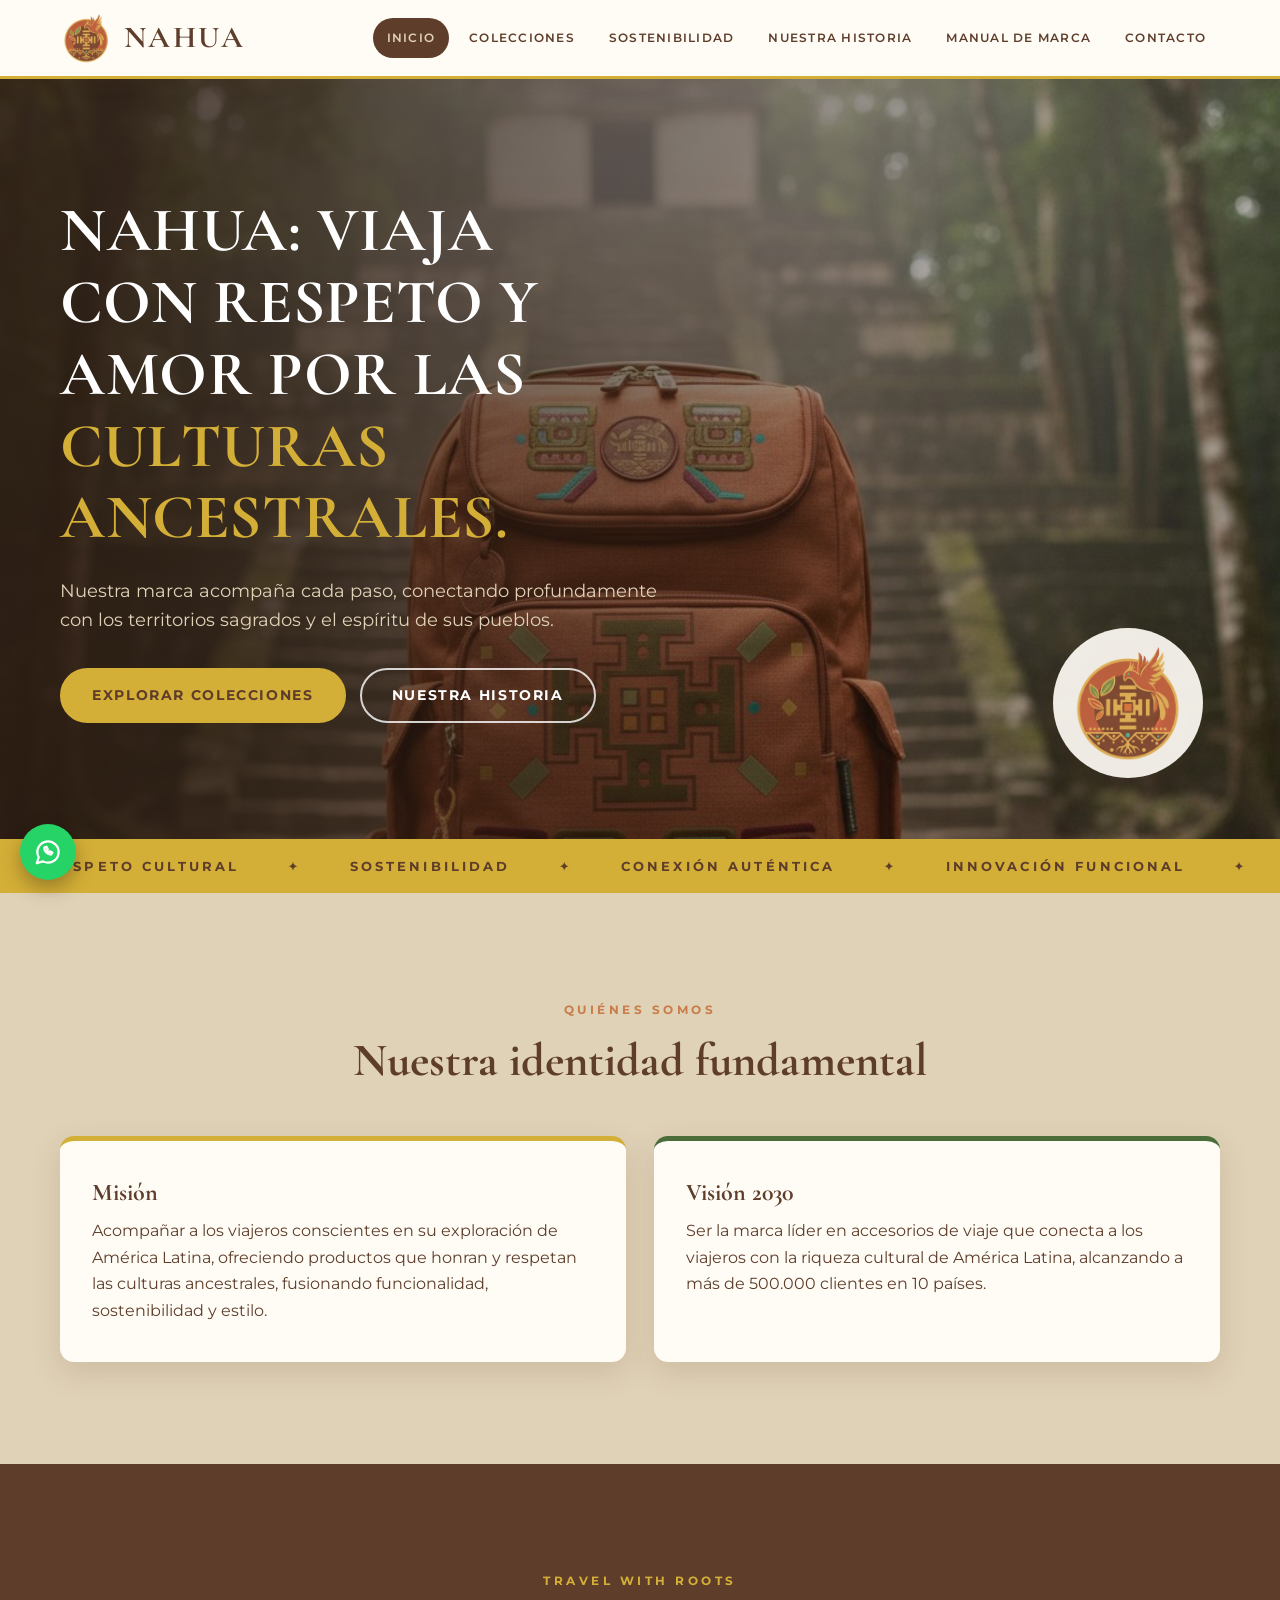
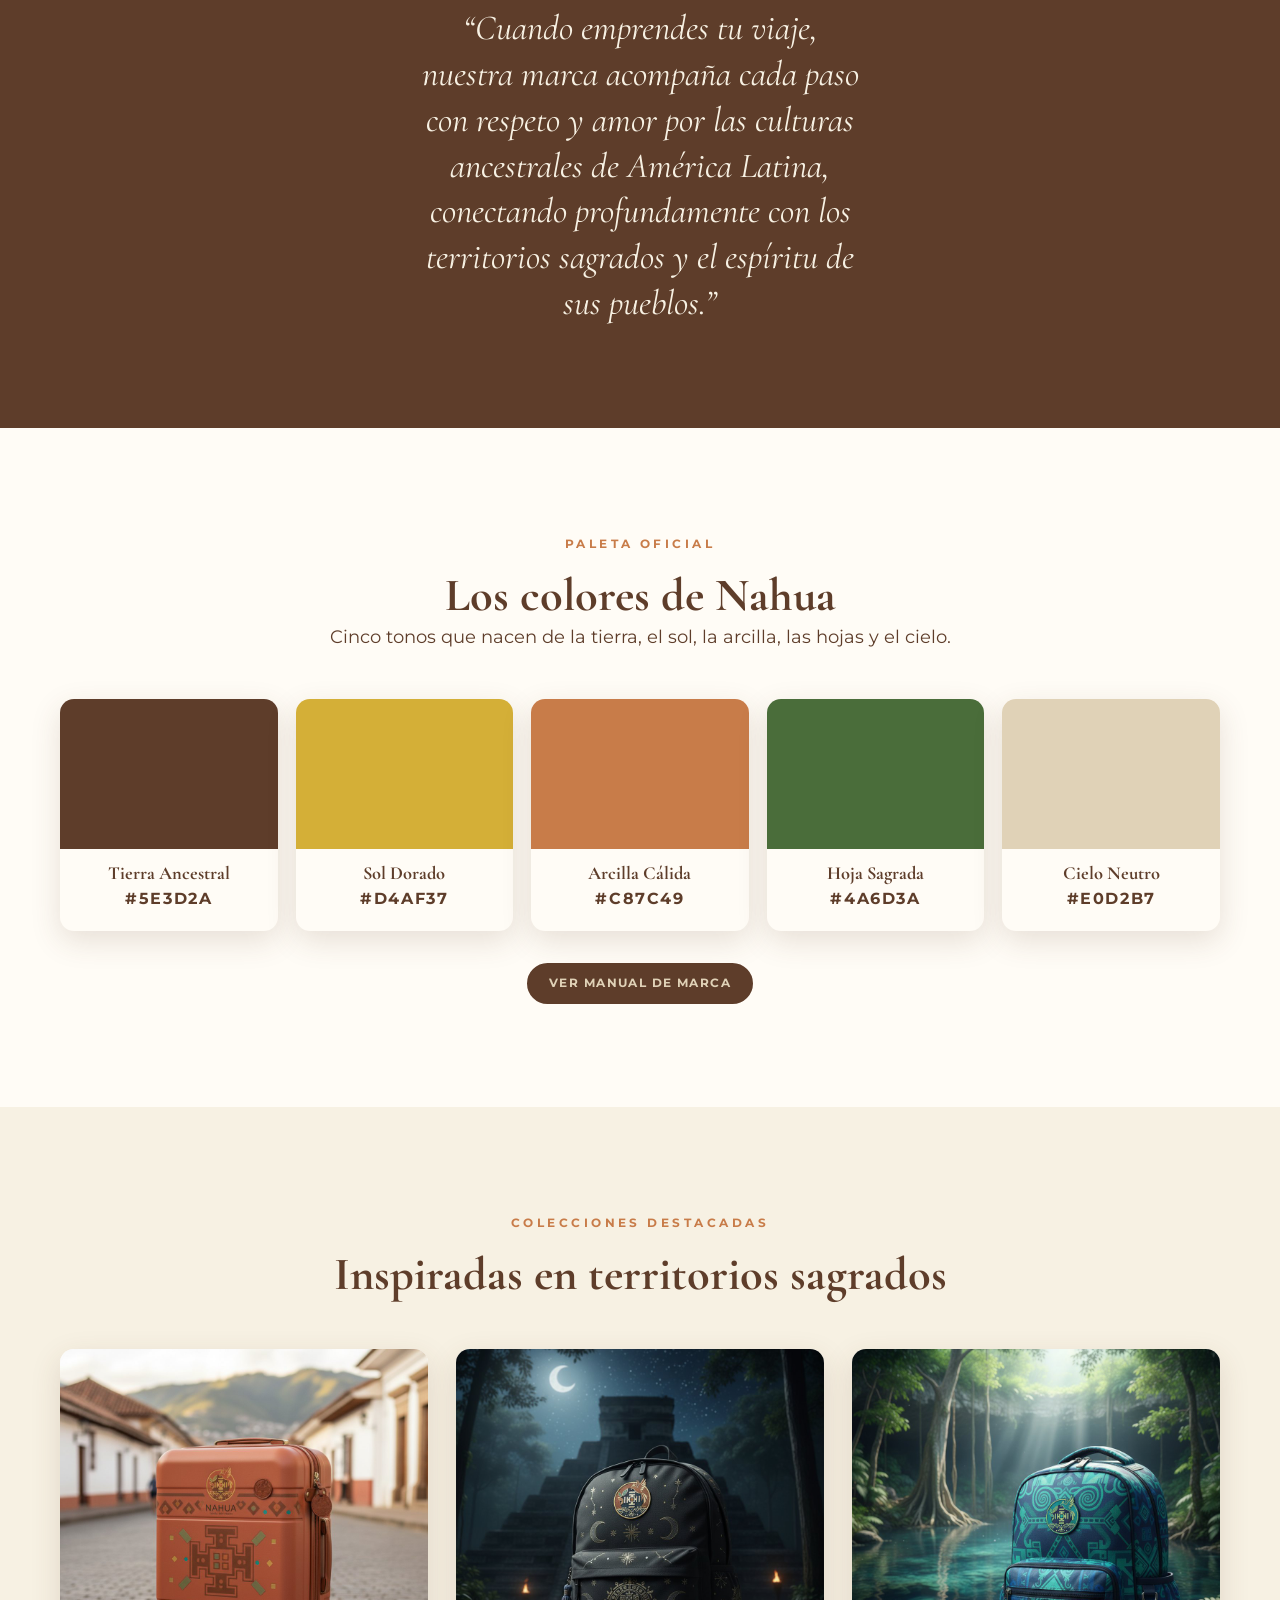
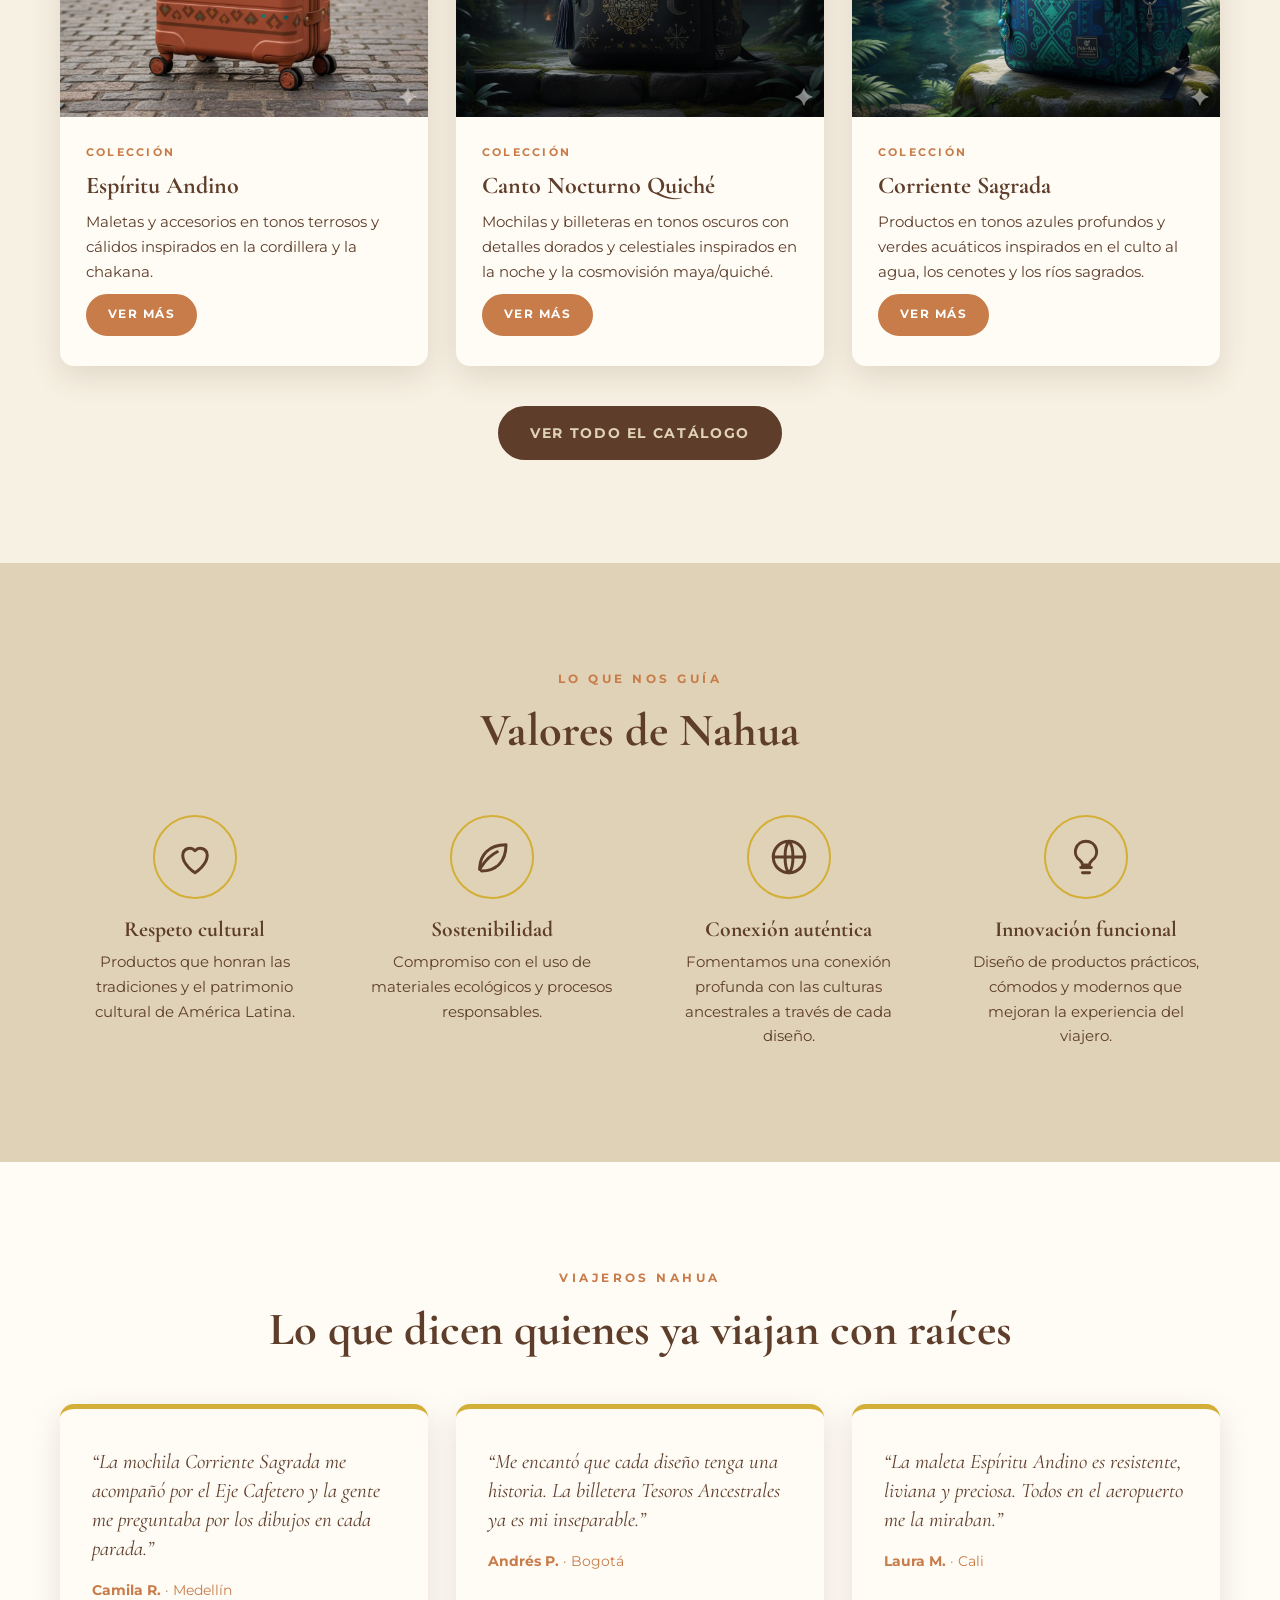
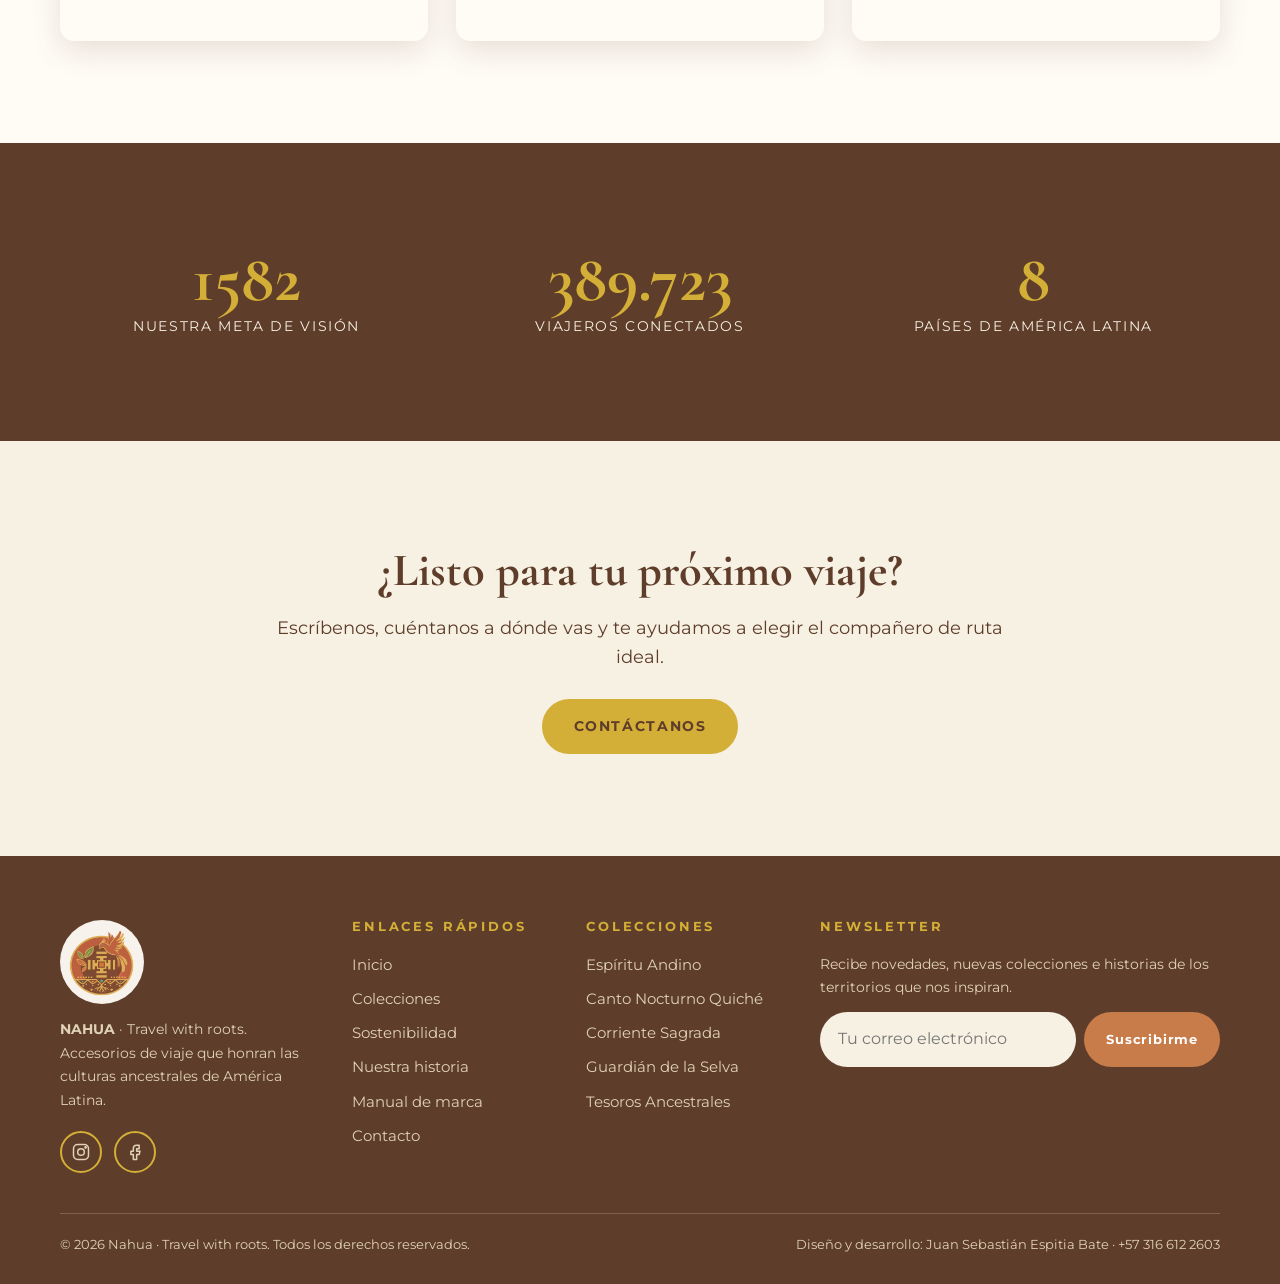
==== index.html @ 2ecc3e89 "Cargar proyecto Subir todo el proyecto a Github para poder publicar la página" ====
<!DOCTYPE html>
<html lang="es">
<head>
  <meta charset="UTF-8">
  <meta name="viewport" content="width=device-width, initial-scale=1.0">
  <title>Nahua · Travel with roots | Accesorios de viaje con raíces</title>
  <meta name="description" content="Nahua: accesorios de viaje que honran las culturas ancestrales de América Latina. Maletas, mochilas y billeteras con respeto, sostenibilidad y estilo.">
  <meta name="theme-color" content="#5E3D2A">
  <meta property="og:title" content="Nahua · Travel with roots | Accesorios de viaje con raíces">
  <meta property="og:description" content="Nahua: accesorios de viaje que honran las culturas ancestrales de América Latina. Maletas, mochilas y billeteras con respeto, sostenibilidad y estilo.">
  <meta property="og:image" content="imagenes/mochila-guardian-de-la-selva.jpg">
  <link rel="icon" href="imagenes/emblema-nahua.png" type="image/png">
  <link rel="preconnect" href="https://fonts.googleapis.com">
  <link rel="preconnect" href="https://fonts.gstatic.com" crossorigin>
  <link href="https://fonts.googleapis.com/css2?family=Cormorant+Garamond:ital,wght@0,500;0,700;1,500&family=Montserrat:wght@400;500;600;700&display=swap" rel="stylesheet">
  <link rel="stylesheet" href="css/styles.css">
</head>
<body>
<a class="skip-link" href="#contenido">Saltar al contenido</a>
<header class="site-header">
  <div class="container nav-wrap">
    <a class="brand" href="index.html" aria-label="Nahua, ir al inicio">
      <img src="imagenes/emblema-nahua.png" alt="" width="52" height="52">
      <span>NAHUA</span>
    </a>
    <input type="checkbox" id="nav-toggle" class="nav-toggle" aria-label="Abrir o cerrar el menú">
    <label for="nav-toggle" class="nav-burger" aria-hidden="true"><span></span><span></span><span></span></label>
    <nav class="main-nav" aria-label="Navegación principal">
      <ul>
        <li><a href="index.html" aria-current="page">Inicio</a></li>
        <li><a href="colecciones.html">Colecciones</a></li>
        <li><a href="sostenibilidad.html">Sostenibilidad</a></li>
        <li><a href="historia.html">Nuestra historia</a></li>
        <li><a href="marca.html">Manual de marca</a></li>
        <li><a href="contacto.html">Contacto</a></li>
      </ul>
    </nav>
  </div>
</header>
<main id="contenido">

<section class="hero" style="background-image: linear-gradient(90deg, rgba(43,27,17,.88) 0%, rgba(43,27,17,.55) 55%, rgba(43,27,17,.1) 100%), url('imagenes/mochila-guardian-de-la-selva.jpg')">
  <div class="container">
    <h1>Nahua: viaja con respeto y amor por las <em>culturas ancestrales.</em></h1>
    <p>Nuestra marca acompaña cada paso, conectando profundamente con los territorios sagrados y el espíritu de sus pueblos.</p>
    <div class="hero-actions">
      <a class="btn" href="colecciones.html">Explorar colecciones</a>
      <a class="btn btn--ghost" href="historia.html">Nuestra historia</a>
    </div>
  </div>
  <div class="hero-badge"><img src="imagenes/emblema-nahua.png" alt="Emblema de Nahua"></div>
</section>

<div class="ribbon" aria-hidden="true"><div class="ribbon-track">
  <span>Respeto cultural</span><span>Sostenibilidad</span><span>Conexión auténtica</span><span>Innovación funcional</span><span>Travel with roots</span>
  <span>Respeto cultural</span><span>Sostenibilidad</span><span>Conexión auténtica</span><span>Innovación funcional</span><span>Travel with roots</span>
</div></div>

<section class="section section--cielo">
  <div class="container">
    <div class="section-head center reveal">
      <span class="eyebrow">Quiénes somos</span>
      <h2>Nuestra identidad fundamental</h2>
    </div>
    <div class="grid-2">
      <article class="card reveal"><h3>Misión</h3><p>Acompañar a los viajeros conscientes en su exploración de América Latina, ofreciendo productos que honran y respetan las culturas ancestrales, fusionando funcionalidad, sostenibilidad y estilo.</p></article>
      <article class="card card--hoja reveal"><h3>Visión 2030</h3><p>Ser la marca líder en accesorios de viaje que conecta a los viajeros con la riqueza cultural de América Latina, alcanzando a más de 500.000 clientes en 10 países.</p></article>
    </div>
  </div>
</section>

<section class="section section--tierra center">
  <div class="container reveal">
    <span class="eyebrow">Travel with roots</span>
    <p class="quote">“Cuando emprendes tu viaje, nuestra marca acompaña cada paso con respeto y amor por las culturas ancestrales de América Latina, conectando profundamente con los territorios sagrados y el espíritu de sus pueblos.”</p>
  </div>
</section>

<section class="section section--papel">
  <div class="container">
    <div class="section-head center reveal">
      <span class="eyebrow">Paleta oficial</span>
      <h2>Los colores de Nahua</h2>
      <p class="lead">Cinco tonos que nacen de la tierra, el sol, la arcilla, las hojas y el cielo.</p>
    </div>
    <div class="swatches">
  <div class="swatch reveal"><div class="color" style="background:#5E3D2A"></div><div class="meta"><h3>Tierra Ancestral</h3><code>#5E3D2A</code></div></div>
  <div class="swatch reveal"><div class="color" style="background:#D4AF37"></div><div class="meta"><h3>Sol Dorado</h3><code>#D4AF37</code></div></div>
  <div class="swatch reveal"><div class="color" style="background:#C87C49"></div><div class="meta"><h3>Arcilla Cálida</h3><code>#C87C49</code></div></div>
  <div class="swatch reveal"><div class="color" style="background:#4A6D3A"></div><div class="meta"><h3>Hoja Sagrada</h3><code>#4A6D3A</code></div></div>
  <div class="swatch reveal"><div class="color" style="background:#E0D2B7"></div><div class="meta"><h3>Cielo Neutro</h3><code>#E0D2B7</code></div></div>
</div>
    <p class="center reveal" style="margin-top:32px"><a class="btn btn--dark btn--small" href="marca.html">Ver manual de marca</a></p>
  </div>
</section>

<section class="section">
  <div class="container">
    <div class="section-head center reveal">
      <span class="eyebrow">Colecciones destacadas</span>
      <h2>Inspiradas en territorios sagrados</h2>
    </div>
    <div class="collections">
    <article class="collection-card reveal">
      <figure><img src="imagenes/maleta-espiritu-andino.jpg" alt="Maleta de cabina Espíritu Andino de Nahua" loading="lazy" width="1024" height="1024"></figure>
      <div class="body"><span class="tag">Colección</span><h3>Espíritu Andino</h3><p>Maletas y accesorios en tonos terrosos y cálidos inspirados en la cordillera y la chakana.</p>
        <a class="btn btn--small" href="colecciones.html#p-maleta-espiritu-andino">Ver más</a></div>
    </article>
    <article class="collection-card reveal">
      <figure><img src="imagenes/mochila-canto-nocturno.jpg" alt="Mochila Canto Nocturno de Nahua" loading="lazy" width="1024" height="1024"></figure>
      <div class="body"><span class="tag">Colección</span><h3>Canto Nocturno Quiché</h3><p>Mochilas y billeteras en tonos oscuros con detalles dorados y celestiales inspirados en la noche y la cosmovisión maya/quiché.</p>
        <a class="btn btn--small" href="colecciones.html#p-mochila-canto-nocturno">Ver más</a></div>
    </article>
    <article class="collection-card reveal">
      <figure><img src="imagenes/mochila-corriente-sagrada.jpg" alt="Mochila Corriente Sagrada de Nahua" loading="lazy" width="1024" height="1024"></figure>
      <div class="body"><span class="tag">Colección</span><h3>Corriente Sagrada</h3><p>Productos en tonos azules profundos y verdes acuáticos inspirados en el culto al agua, los cenotes y los ríos sagrados.</p>
        <a class="btn btn--small" href="colecciones.html#p-mochila-corriente-sagrada">Ver más</a></div>
    </article>
    </div>
    <p class="center reveal" style="margin-top:40px"><a class="btn btn--dark" href="colecciones.html">Ver todo el catálogo</a></p>
  </div>
</section>

<section class="section section--cielo">
  <div class="container">
    <div class="section-head center reveal">
      <span class="eyebrow">Lo que nos guía</span>
      <h2>Valores de Nahua</h2>
    </div>
    <div class="grid-4">
  <div class="value reveal"><div class="value-icon"><svg viewBox="0 0 24 24" aria-hidden="true"><path d="M12 21s-7-4.4-7-10a4 4 0 0 1 7-2.6A4 4 0 0 1 19 11c0 5.6-7 10-7 10z"/></svg></div><h3>Respeto cultural</h3><p>Productos que honran las tradiciones y el patrimonio cultural de América Latina.</p></div>
  <div class="value reveal"><div class="value-icon"><svg viewBox="0 0 24 24" aria-hidden="true"><path d="M5 19c0-8 5-14 15-14 0 10-6 15-14 15"/><path d="M5 19c3-5 6-8 10-10"/></svg></div><h3>Sostenibilidad</h3><p>Compromiso con el uso de materiales ecológicos y procesos responsables.</p></div>
  <div class="value reveal"><div class="value-icon"><svg viewBox="0 0 24 24" aria-hidden="true"><circle cx="12" cy="12" r="9"/><path d="M3 12h18M12 3c3 3 3 15 0 18M12 3c-3 3-3 15 0 18"/></svg></div><h3>Conexión auténtica</h3><p>Fomentamos una conexión profunda con las culturas ancestrales a través de cada diseño.</p></div>
  <div class="value reveal"><div class="value-icon"><svg viewBox="0 0 24 24" aria-hidden="true"><path d="M9 18h6M10 21h4M12 3a6 6 0 0 0-3.5 10.9c.9.7 1.5 1.5 1.5 2.6h4c0-1.1.6-1.9 1.5-2.6A6 6 0 0 0 12 3z"/></svg></div><h3>Innovación funcional</h3><p>Diseño de productos prácticos, cómodos y modernos que mejoran la experiencia del viajero.</p></div>
</div>
  </div>
</section>

<section class="section section--papel">
  <div class="container">
    <div class="section-head center reveal"><span class="eyebrow">Viajeros Nahua</span><h2>Lo que dicen quienes ya viajan con raíces</h2></div>
    <div class="grid-3">
      <figure class="card testimonial reveal"><blockquote>“La mochila Corriente Sagrada me acompañó por el Eje Cafetero y la gente me preguntaba por los dibujos en cada parada.”</blockquote><figcaption><strong>Camila R.</strong> · Medellín</figcaption></figure>
      <figure class="card testimonial reveal"><blockquote>“Me encantó que cada diseño tenga una historia. La billetera Tesoros Ancestrales ya es mi inseparable.”</blockquote><figcaption><strong>Andrés P.</strong> · Bogotá</figcaption></figure>
      <figure class="card testimonial reveal"><blockquote>“La maleta Espíritu Andino es resistente, liviana y preciosa. Todos en el aeropuerto me la miraban.”</blockquote><figcaption><strong>Laura M.</strong> · Cali</figcaption></figure>
    </div>
  </div>
</section>

<section class="section section--tierra">
  <div class="container">
    <div class="stats reveal">
      <div class="stat"><strong data-count="2030" data-nogroup="true">2030</strong><span>Nuestra meta de visión</span></div>
      <div class="stat"><strong data-count="500000">500.000</strong><span>Viajeros conectados</span></div>
      <div class="stat"><strong data-count="10">10</strong><span>Países de América Latina</span></div>
    </div>
  </div>
</section>

<section class="section center">
  <div class="container reveal">
    <h2>¿Listo para tu próximo viaje?</h2>
    <p class="lead" style="margin:16px auto 28px">Escríbenos, cuéntanos a dónde vas y te ayudamos a elegir el compañero de ruta ideal.</p>
    <a class="btn" href="contacto.html">Contáctanos</a>
  </div>
</section>
</main>
<footer class="site-footer">
  <div class="container footer-top">
    <div class="footer-brand">
      <img src="imagenes/emblema-nahua.png" alt="Emblema de Nahua" width="84" height="84">
      <p><strong>NAHUA</strong> · Travel with roots.<br>Accesorios de viaje que honran las culturas ancestrales de América Latina.</p>
      <div class="social">
        <a href="https://www.instagram.com/nahua320" target="_blank" rel="noopener" aria-label="Instagram de Nahua"><svg viewBox="0 0 24 24" aria-hidden="true"><rect x="3" y="3" width="18" height="18" rx="5"/><circle cx="12" cy="12" r="4"/><circle cx="17.5" cy="6.5" r=".8"/></svg></a>
        <a href="https://www.facebook.com/people/Sebasti%C3%A1n-Espitia/pfbid02vJPzgsaAKwEZNjMiyfqXMd2s1XmEH31hKfNzRWdk8hM3HJryQjZRbi3x5wxJ3XiCl/" target="_blank" rel="noopener" aria-label="Facebook de Nahua"><svg viewBox="0 0 24 24" aria-hidden="true"><path d="M14 8h3V4h-3a4 4 0 0 0-4 4v3H7v4h3v6h4v-6h3l1-4h-4V8z"/></svg></a>
      </div>
    </div>
    <div>
      <h4>Enlaces rápidos</h4>
      <ul>
        <li><a href="index.html">Inicio</a></li>
        <li><a href="colecciones.html">Colecciones</a></li>
        <li><a href="sostenibilidad.html">Sostenibilidad</a></li>
        <li><a href="historia.html">Nuestra historia</a></li>
        <li><a href="marca.html">Manual de marca</a></li>
        <li><a href="contacto.html">Contacto</a></li>
      </ul>
    </div>
    <div>
      <h4>Colecciones</h4>
      <ul>
        <li><a href="colecciones.html#p-maleta-espiritu-andino">Espíritu Andino</a></li>
        <li><a href="colecciones.html#p-mochila-canto-nocturno">Canto Nocturno Quiché</a></li>
        <li><a href="colecciones.html#p-mochila-corriente-sagrada">Corriente Sagrada</a></li>
        <li><a href="colecciones.html#p-mochila-guardian-de-la-selva">Guardián de la Selva</a></li>
        <li><a href="colecciones.html#p-billetera-tesoros-ancestrales">Tesoros Ancestrales</a></li>
      </ul>
    </div>
    <div>
      <h4>Newsletter</h4>
      <p style="font-size:.9rem">Recibe novedades, nuevas colecciones e historias de los territorios que nos inspiran.</p>
      <form class="newsletter" data-form data-endpoint="" data-ok="¡Gracias por suscribirte!" action="mailto:juansebastianespitiabate@gmail.com?subject=Suscripci%C3%B3n%20al%20newsletter" method="post" enctype="text/plain">
        <label for="nl-email" class="sr" style="position:absolute;left:-999px">Correo electrónico</label>
        <input id="nl-email" type="email" name="correo" placeholder="Tu correo electrónico" required autocomplete="email">
        <button type="submit">Suscribirme</button>
      </form>
      <p class="form-status" role="status" aria-live="polite" style="margin-top:8px"></p>
    </div>
  </div>
  <div class="container footer-bottom">
    <span>&copy; 2026 Nahua · Travel with roots. Todos los derechos reservados.</span>
    <span>Diseño y desarrollo: Juan Sebastián Espitia Bate · +57 316 612 2603</span>
  </div>
</footer>
<a class="wa-float" href="https://wa.me/573166122603?text=Hola%20Nahua%2C%20quiero%20conocer%20m%C3%A1s%20sobre%20sus%20productos" target="_blank" rel="noopener" aria-label="Escríbenos por WhatsApp"><svg viewBox="0 0 24 24" aria-hidden="true"><path d="M3 21l1.6-4.8A8.5 8.5 0 1 1 8 19.5L3 21z"/><path d="M9 8.5c0 3 2.5 5.5 5.5 5.5l1-1.5-2-1-.8.7a3.5 3.5 0 0 1-1.6-1.6l.7-.8-1-2L9 8.5z"/></svg></a>
<script src="js/main.js" defer></script>
</body>
</html>
---- css/styles.css ----
/* ==========================================================================
   NAHUA · Travel with roots
   Hoja de estilos única y compartida por todas las páginas (HTML + CSS puro).
   Índice: 1 Variables · 2 Base · 3 Utilidades · 4 Navegación · 5 Hero
           6 Secciones · 7 Colecciones · 8 Marca · 9 Contacto · 10 Footer
           11 Animaciones · 12 Responsive
   ========================================================================== */

/* 1. VARIABLES — paleta oficial de la marca ------------------------------- */
:root {
  --tierra: #5E3D2A;   /* Tierra Ancestral: texto, solidez            */
  --sol:    #D4AF37;   /* Sol Dorado: detalles, bordes, botones       */
  --arcilla:#C87C49;   /* Arcilla Cálida: bloques cálidos             */
  --hoja:   #4A6D3A;   /* Hoja Sagrada: sostenibilidad                */
  --cielo:  #E0D2B7;   /* Cielo Neutro: fondos base                   */
  --crema:  #F7F1E3;   /* tono derivado más claro de Cielo Neutro     */
  --papel:  #FFFCF6;   /* blanco cálido para tarjetas                 */
  --noche:  #2B1B11;   /* tono derivado oscuro de Tierra Ancestral    */

  --font-title: "Cormorant Garamond", Georgia, "Times New Roman", serif;
  --font-body:  "Montserrat", "Segoe UI", system-ui, sans-serif;

  --radius: 14px;
  --shadow: 0 10px 30px rgba(94, 61, 42, .15);
  --max: 1160px;
}

/* 2. BASE ------------------------------------------------------------------ */
*, *::before, *::after { box-sizing: border-box; margin: 0; padding: 0; }
html { scroll-behavior: smooth; scroll-padding-top: 90px; }
body {
  font-family: var(--font-body);
  color: var(--tierra);
  background: var(--crema);
  line-height: 1.65;
  font-size: 16px;
}
img { max-width: 100%; display: block; }
a { color: inherit; }
h1, h2, h3, h4 { font-family: var(--font-title); line-height: 1.15; font-weight: 700; }
h2 { font-size: clamp(2rem, 4vw, 2.9rem); }
h3 { font-size: 1.5rem; }
:focus-visible { outline: 3px solid var(--sol); outline-offset: 3px; border-radius: 4px; }

.skip-link {
  position: absolute; left: -999px; top: 8px; z-index: 200;
  background: var(--tierra); color: #fff; padding: 10px 18px; border-radius: 8px;
}
.skip-link:focus { left: 8px; }

/* 3. UTILIDADES ------------------------------------------------------------ */
.container { width: min(100% - 40px, var(--max)); margin-inline: auto; }
.section { padding: clamp(56px, 8vw, 104px) 0; }
.section--cielo { background: var(--cielo); }
.section--papel { background: var(--papel); }
.section--tierra { background: var(--tierra); color: var(--crema); }
.section--tierra .eyebrow { color: var(--sol); }
.center { text-align: center; }
.eyebrow {
  display: inline-block; font-size: .78rem; font-weight: 700; letter-spacing: .28em;
  text-transform: uppercase; color: var(--arcilla); margin-bottom: 14px;
}
.lead { font-size: 1.1rem; max-width: 62ch; }
.center .lead { margin-inline: auto; }
.section-head { margin-bottom: 48px; }
.divider {
  height: 14px; margin: 0 auto; width: 160px; opacity: .85;
  background:
    linear-gradient(135deg, transparent 40%, var(--sol) 40% 60%, transparent 60%) 0 0 / 14px 14px repeat-x;
}

/* Botones */
.btn {
  display: inline-block; text-decoration: none; font-weight: 700; font-size: .85rem;
  letter-spacing: .12em; text-transform: uppercase; padding: 14px 30px; border-radius: 999px;
  border: 2px solid var(--sol); background: var(--sol); color: var(--tierra);
  transition: transform .25s, box-shadow .25s, background .25s, color .25s; cursor: pointer;
  font-family: var(--font-body);
}
.btn:hover { transform: translateY(-3px); box-shadow: 0 10px 22px rgba(212, 175, 55, .4); }
.btn--ghost { background: transparent; color: #fff; border-color: rgba(255,255,255,.8); }
.btn--ghost:hover { background: #fff; color: var(--tierra); box-shadow: none; }
.btn--dark { background: var(--tierra); border-color: var(--tierra); color: var(--cielo); }
.btn--dark:hover { background: var(--noche); box-shadow: 0 10px 22px rgba(94, 61, 42, .35); }
.btn--small { padding: 9px 20px; font-size: .74rem; }

/* 4. NAVEGACIÓN ------------------------------------------------------------ */
.site-header {
  position: sticky; top: 0; z-index: 100; background: var(--papel);
  border-bottom: 3px solid var(--sol); box-shadow: 0 4px 18px rgba(94, 61, 42, .1);
}
.nav-wrap { display: flex; align-items: center; justify-content: space-between; gap: 24px; min-height: 76px; }
.brand { display: flex; align-items: center; gap: 12px; text-decoration: none; }
.brand img { width: 52px; height: 52px; object-fit: contain; }
.brand span { font-family: var(--font-title); font-size: 1.9rem; font-weight: 700; letter-spacing: .08em; }
.main-nav ul { display: flex; list-style: none; gap: 6px; align-items: center; }
.main-nav a {
  display: block; text-decoration: none; font-size: .78rem; font-weight: 600; letter-spacing: .1em;
  text-transform: uppercase; padding: 10px 14px; border-radius: 999px; transition: background .25s, color .25s;
}
.main-nav a:hover { background: var(--cielo); }
.main-nav a[aria-current="page"] { background: var(--tierra); color: var(--cielo); }
.nav-toggle { position: absolute; opacity: 0; pointer-events: none; }
.nav-burger {
  display: none; cursor: pointer; width: 44px; height: 44px; border: 2px solid var(--tierra);
  border-radius: 10px; align-items: center; justify-content: center; flex-direction: column; gap: 5px;
}
.nav-burger span { display: block; width: 22px; height: 2px; background: var(--tierra); transition: transform .3s, opacity .3s; }

/* 5. HERO ------------------------------------------------------------------ */
.hero {
  position: relative; min-height: clamp(520px, 88vh, 760px); display: flex; align-items: center;
  color: #fff; background-size: cover; background-position: center 40%; background-repeat: no-repeat; background-color: var(--noche);
  isolation: isolate; overflow: hidden;
}
.hero .container { padding-block: 80px; }
.hero h1 { font-size: clamp(2.2rem, 5vw, 3.9rem); max-width: 17ch; text-transform: uppercase; letter-spacing: .01em; }
.hero h1 em { font-style: normal; color: var(--sol); }
.hero p { margin: 22px 0 34px; max-width: 52ch; font-size: 1.1rem; color: var(--cielo); }
.hero-actions { display: flex; gap: 14px; flex-wrap: wrap; }
.hero-badge {
  position: absolute; right: 6%; bottom: 8%; width: 150px; height: 150px; z-index: 1;
  border-radius: 50%; background: rgba(255, 252, 246, .92); padding: 14px; box-shadow: var(--shadow);
}
.hero-badge img { width: 100%; height: 100%; object-fit: contain; }

.page-hero {
  background: linear-gradient(135deg, var(--tierra), var(--noche));
  color: var(--crema); text-align: center; padding: clamp(60px, 9vw, 110px) 0; position: relative; overflow: hidden;
}
.page-hero::after {
  content: ""; position: absolute; inset: auto 0 0 0; height: 10px;
  background: repeating-linear-gradient(90deg, var(--sol) 0 18px, var(--arcilla) 18px 36px, var(--hoja) 36px 54px, var(--cielo) 54px 72px);
}
.page-hero h1 { font-size: clamp(2.3rem, 5vw, 3.8rem); }
.page-hero p { max-width: 60ch; margin: 16px auto 0; color: var(--cielo); }
.page-hero .eyebrow { color: var(--sol); }

/* Cinta animada */
.ribbon { background: var(--sol); color: var(--tierra); overflow: hidden; white-space: nowrap; padding: 14px 0; }
.ribbon-track { display: inline-flex; gap: 48px; animation: marquee 32s linear infinite; padding-left: 48px; }
.ribbon-track span { font-weight: 700; letter-spacing: .24em; text-transform: uppercase; font-size: .82rem; }
.ribbon-track span::after { content: "✦"; margin-left: 48px; }

/* 6. SECCIONES ------------------------------------------------------------- */
.grid-2 { display: grid; grid-template-columns: 1fr 1fr; gap: 28px; }
.grid-3 { display: grid; grid-template-columns: repeat(3, 1fr); gap: 28px; }
.grid-4 { display: grid; grid-template-columns: repeat(4, 1fr); gap: 28px; }
.split { display: grid; grid-template-columns: 1fr 1fr; gap: clamp(28px, 5vw, 72px); align-items: center; }
.split img { border-radius: var(--radius); box-shadow: var(--shadow); width: 100%; }

.card { background: var(--papel); border-radius: var(--radius); padding: 38px 32px; box-shadow: var(--shadow); border-top: 5px solid var(--sol); }
.card h3 { margin-bottom: 12px; }
.card--arcilla { border-top-color: var(--arcilla); }
.card--hoja { border-top-color: var(--hoja); }
.card .big { font-family: var(--font-title); font-size: 3.2rem; color: var(--arcilla); line-height: 1; }

.value { text-align: center; padding: 10px 14px; }
.value-icon {
  width: 84px; height: 84px; margin: 0 auto 18px; border-radius: 50%; display: grid; place-items: center;
  background: var(--cielo); border: 2px solid var(--sol); transition: transform .35s, background .35s;
}
.value:hover .value-icon { transform: rotate(8deg) scale(1.08); background: var(--sol); }
.value-icon svg { width: 42px; height: 42px; stroke: var(--tierra); fill: none; stroke-width: 1.7; stroke-linecap: round; stroke-linejoin: round; }
.value h3 { font-size: 1.35rem; margin-bottom: 8px; }
.value p { font-size: .94rem; }

.stats { display: grid; grid-template-columns: repeat(3, 1fr); gap: 20px; text-align: center; }
.stat strong { display: block; font-family: var(--font-title); font-size: clamp(2.6rem, 6vw, 4.2rem); color: var(--sol); line-height: 1; }
.stat span { font-size: .85rem; letter-spacing: .12em; text-transform: uppercase; }

.quote { font-family: var(--font-title); font-size: clamp(1.5rem, 3vw, 2.2rem); font-style: italic; max-width: 30ch; margin: 0 auto; line-height: 1.3; }

.checklist { list-style: none; display: grid; gap: 12px; margin-top: 18px; }
.checklist li { padding-left: 34px; position: relative; }
.checklist li::before { content: "✦"; position: absolute; left: 0; color: var(--arcilla); font-size: 1.1rem; }

/* 7. COLECCIONES ----------------------------------------------------------- */
.collections { display: grid; grid-template-columns: repeat(3, 1fr); gap: 28px; }
.collection-card { background: var(--papel); border-radius: var(--radius); overflow: hidden; box-shadow: var(--shadow); display: flex; flex-direction: column; transition: transform .35s, box-shadow .35s; }
.collection-card:hover { transform: translateY(-8px); box-shadow: 0 18px 40px rgba(94, 61, 42, .28); }
.collection-card figure { overflow: hidden; aspect-ratio: 1 / 1; }
.collection-card img { width: 100%; height: 100%; object-fit: cover; transition: transform .7s; }
.collection-card:hover img { transform: scale(1.07); }
.collection-card .body { padding: 26px 26px 30px; display: flex; flex-direction: column; gap: 10px; flex: 1; }
.collection-card .body p { font-size: .95rem; flex: 1; }
.collection-card .tag { font-size: .7rem; letter-spacing: .2em; text-transform: uppercase; color: var(--arcilla); font-weight: 700; }
.collection-card .btn { align-self: flex-start; background: var(--arcilla); border-color: var(--arcilla); color: #fff; }
.collection-card .btn:hover { background: var(--tierra); border-color: var(--tierra); box-shadow: none; }

/* Filtros del catálogo (solo CSS: radios + hermanos) */
.filter-radio { position: absolute; opacity: 0; pointer-events: none; }
.chips { display: flex; flex-wrap: wrap; gap: 10px; justify-content: center; margin-bottom: 40px; }
.chips label {
  cursor: pointer; padding: 10px 22px; border: 2px solid var(--tierra); border-radius: 999px; font-size: .78rem;
  font-weight: 700; letter-spacing: .12em; text-transform: uppercase; transition: all .25s;
}
.chips label:hover { background: var(--cielo); }
#f-all:checked ~ .chips label[for="f-all"],
#f-andino:checked ~ .chips label[for="f-andino"],
#f-quiche:checked ~ .chips label[for="f-quiche"],
#f-corriente:checked ~ .chips label[for="f-corriente"],
#f-selva:checked ~ .chips label[for="f-selva"],
#f-tesoros:checked ~ .chips label[for="f-tesoros"] { background: var(--tierra); color: var(--cielo); }
#f-andino:focus-visible ~ .chips label[for="f-andino"],
#f-all:focus-visible ~ .chips label[for="f-all"],
#f-quiche:focus-visible ~ .chips label[for="f-quiche"],
#f-corriente:focus-visible ~ .chips label[for="f-corriente"],
#f-selva:focus-visible ~ .chips label[for="f-selva"],
#f-tesoros:focus-visible ~ .chips label[for="f-tesoros"] { outline: 3px solid var(--sol); outline-offset: 3px; }
#f-andino:checked ~ .products .product:not([data-col~="andino"]),
#f-quiche:checked ~ .products .product:not([data-col~="quiche"]),
#f-corriente:checked ~ .products .product:not([data-col~="corriente"]),
#f-selva:checked ~ .products .product:not([data-col~="selva"]),
#f-tesoros:checked ~ .products .product:not([data-col~="tesoros"]) { display: none; }

.products { display: grid; grid-template-columns: repeat(3, 1fr); gap: 26px; }
.product { background: var(--papel); border-radius: var(--radius); overflow: hidden; box-shadow: var(--shadow); text-decoration: none; display: block; transition: transform .35s; }
.product:hover { transform: translateY(-6px); }
.product figure { overflow: hidden; aspect-ratio: 1 / 1; }
.product img { width: 100%; height: 100%; object-fit: cover; transition: transform .6s; }
.product:hover img { transform: scale(1.08); }
.product .info { padding: 18px 22px 22px; }
.product .info small { color: var(--arcilla); font-weight: 700; letter-spacing: .16em; text-transform: uppercase; font-size: .68rem; }
.product .info h3 { font-size: 1.35rem; margin-top: 4px; }

/* Visor de producto (solo CSS: :target) */
.lightbox {
  position: fixed; inset: 0; z-index: 300; background: rgba(43, 27, 17, .92); display: none;
  align-items: center; justify-content: center; padding: 24px; overflow-y: auto;
}
.lightbox:target { display: flex; animation: fade .35s ease; }
.lightbox-box { background: var(--papel); border-radius: var(--radius); max-width: 940px; width: 100%; display: grid; grid-template-columns: 1fr 1fr; overflow: hidden; position: relative; }
.lightbox-box img { width: 100%; height: 100%; object-fit: cover; min-height: 320px; }
.lightbox-text { padding: 40px 34px; display: flex; flex-direction: column; gap: 14px; justify-content: center; }
.lightbox-close {
  position: absolute; top: 12px; right: 14px; width: 42px; height: 42px; border-radius: 50%; background: var(--tierra); color: #fff;
  display: grid; place-items: center; text-decoration: none; font-size: 1.4rem; line-height: 1;
}
.lightbox-close:hover { background: var(--arcilla); }

/* 8. MARCA ----------------------------------------------------------------- */
.swatches { display: grid; grid-template-columns: repeat(5, 1fr); gap: 18px; }
.swatch { background: var(--papel); border-radius: var(--radius); overflow: hidden; box-shadow: var(--shadow); transition: transform .3s; }
.swatch:hover { transform: translateY(-6px) rotate(-1deg); }
.swatch .color { height: 150px; }
.swatch .meta { padding: 14px 16px 18px; text-align: center; }
.swatch h3 { font-size: 1.15rem; }
.swatch code { display: block; font-family: var(--font-body); font-weight: 700; letter-spacing: .1em; margin-top: 2px; }
.swatch small { display: block; margin-top: 6px; font-size: .78rem; line-height: 1.4; opacity: .85; }
.logo-stage { background: #fff; border-radius: var(--radius); padding: 36px; display: grid; place-items: center; box-shadow: var(--shadow); }
.logo-stage img { max-width: 360px; width: 100%; box-shadow: none; border-radius: 0; }
.logo-uses { display: grid; grid-template-columns: repeat(3, 1fr); gap: 18px; }
.logo-use { border-radius: var(--radius); padding: 26px; display: grid; place-items: center; gap: 10px; text-align: center; font-size: .85rem; }
.logo-use img { width: 120px; }
.logo-use.dark { background: var(--tierra); color: var(--cielo); }
.logo-use.beige { background: var(--cielo); }
.logo-use.white { background: #fff; border: 1px solid var(--cielo); }
.type-specimen { background: var(--papel); border-radius: var(--radius); padding: 34px; box-shadow: var(--shadow); }
.type-specimen .aa { font-family: var(--font-title); font-size: 5rem; line-height: 1; color: var(--arcilla); }
.type-specimen.sans .aa { font-family: var(--font-body); font-size: 4.2rem; font-weight: 700; }
.brief { display: grid; gap: 0; border: 2px solid var(--tierra); border-radius: var(--radius); overflow: hidden; background: var(--papel); }
.brief-row { display: grid; grid-template-columns: 240px 1fr; border-bottom: 1px solid var(--cielo); }
.brief-row:last-child { border-bottom: 0; }
.brief-row dt { background: var(--tierra); color: var(--cielo); font-weight: 700; padding: 16px 20px; font-size: .85rem; letter-spacing: .1em; text-transform: uppercase; }
.brief-row dd { padding: 16px 22px; }
.pending { background: rgba(212, 175, 55, .25); padding: 1px 8px; border-radius: 6px; font-size: .88em; font-style: italic; }
.downloads { display: grid; grid-template-columns: repeat(3, 1fr); gap: 18px; }
.download { display: flex; gap: 14px; align-items: center; background: var(--papel); border: 2px dashed var(--arcilla); border-radius: var(--radius); padding: 18px 20px; text-decoration: none; }
.download strong { display: block; }
.download small { opacity: .8; }

/* 9. CONTACTO -------------------------------------------------------------- */
.contact-grid { display: grid; grid-template-columns: 1fr 1.3fr; gap: clamp(28px, 5vw, 64px); align-items: start; }
.contact-list { list-style: none; display: grid; gap: 18px; margin-top: 24px; }
.contact-list li { display: flex; gap: 14px; align-items: flex-start; }
.contact-list .ico { width: 44px; height: 44px; flex: none; display: grid; place-items: center; border-radius: 50%; background: var(--sol); }
.contact-list svg { width: 22px; height: 22px; stroke: var(--tierra); fill: none; stroke-width: 1.8; stroke-linecap: round; stroke-linejoin: round; }
.form { background: var(--papel); padding: clamp(24px, 4vw, 44px); border-radius: var(--radius); box-shadow: var(--shadow); border-top: 5px solid var(--arcilla); display: grid; gap: 18px; }
.field { display: grid; gap: 6px; }
.field label { font-size: .8rem; font-weight: 700; letter-spacing: .1em; text-transform: uppercase; }
.field input, .field select, .field textarea {
  width: 100%; font: inherit; color: var(--tierra); padding: 13px 16px; background: var(--crema);
  border: 2px solid var(--cielo); border-radius: 10px; transition: border-color .25s, box-shadow .25s;
}
.field input:focus, .field select:focus, .field textarea:focus { outline: none; border-color: var(--sol); box-shadow: 0 0 0 4px rgba(212, 175, 55, .3); }
.field input:user-invalid, .field textarea:user-invalid { border-color: #a63b2a; }
.field input:user-valid, .field textarea:user-valid { border-color: var(--hoja); }
.field textarea { min-height: 150px; resize: vertical; }
.check { display: flex; gap: 10px; align-items: flex-start; font-size: .88rem; }
.check input { width: 20px; height: 20px; margin-top: 3px; accent-color: var(--hoja); flex: none; }
.form-note { font-size: .82rem; opacity: .8; }
.map-box { margin-top: 28px; border-radius: var(--radius); overflow: hidden; border: 2px solid var(--cielo); aspect-ratio: 16/10; background: var(--cielo); display: grid; place-items: center; text-align: center; padding: 20px; font-size: .9rem; }

/* 10. FOOTER --------------------------------------------------------------- */
.site-footer { background: var(--tierra); color: var(--cielo); }
.footer-top { display: grid; grid-template-columns: 1.3fr 1fr 1fr 1.5fr; gap: 40px; padding: 64px 0 40px; }
.site-footer h4 { font-family: var(--font-body); font-size: .8rem; letter-spacing: .22em; text-transform: uppercase; color: var(--sol); margin-bottom: 18px; }
.site-footer ul { list-style: none; display: grid; gap: 10px; font-size: .92rem; }
.site-footer a { text-decoration: none; }
.site-footer a:hover { color: var(--sol); }
.footer-brand img { width: 84px; background: rgba(255, 252, 246, .95); border-radius: 50%; padding: 6px; margin-bottom: 14px; }
.footer-brand p { font-size: .9rem; max-width: 30ch; }
.social { display: flex; gap: 12px; margin-top: 18px; }
.social a { width: 42px; height: 42px; border-radius: 50%; border: 2px solid var(--sol); display: grid; place-items: center; transition: background .25s, transform .25s; }
.social a:hover { background: var(--sol); transform: translateY(-3px); }
.social a:hover svg { stroke: var(--tierra); }
.social svg { width: 20px; height: 20px; stroke: var(--cielo); fill: none; stroke-width: 1.8; stroke-linecap: round; stroke-linejoin: round; }
.newsletter { display: flex; gap: 8px; margin-top: 12px; }
.newsletter input { flex: 1; min-width: 0; padding: 12px 16px; border-radius: 999px; border: 2px solid transparent; font: inherit; background: var(--crema); color: var(--tierra); }
.newsletter input:focus { outline: none; border-color: var(--sol); }
.newsletter button { border-radius: 999px; padding: 12px 22px; border: 0; background: var(--arcilla); color: #fff; font-weight: 700; cursor: pointer; font-family: var(--font-body); letter-spacing: .06em; }
.newsletter button:hover { background: var(--sol); color: var(--tierra); }
.footer-bottom { border-top: 1px solid rgba(224, 210, 183, .25); padding: 20px 0 28px; display: flex; justify-content: space-between; gap: 12px; flex-wrap: wrap; font-size: .82rem; }

/* Mejoras con JS */
.site-header.is-scrolled { box-shadow: 0 8px 26px rgba(94, 61, 42, .22); }
.to-top { position: fixed; right: 20px; bottom: 20px; z-index: 90; width: 46px; height: 46px; border-radius: 50%; background: var(--tierra); color: var(--sol); border: 2px solid var(--sol); display: grid; place-items: center; text-decoration: none; font-size: 1.3rem; opacity: 0; pointer-events: none; transform: translateY(12px); transition: opacity .3s, transform .3s; }
.to-top.show { opacity: 1; pointer-events: auto; transform: none; }
.form-status { font-size: .9rem; font-weight: 600; min-height: 1.2em; }
.form-status.ok { color: var(--hoja); }
.form-status.err { color: #a63b2a; }
.site-footer .form-status.ok { color: var(--sol); }
.reveal-pre { opacity: 0; transform: translateY(32px); }
.reveal-pre.in { opacity: 1; transform: none; transition: opacity .8s ease, transform .8s ease; }


/* Contenido ampliado */
.price { font-family: var(--font-title); font-size: 1.7rem; color: var(--arcilla); font-weight: 700; }
.specs { display: grid; gap: 6px; font-size: .88rem; }
.specs div { display: grid; grid-template-columns: 96px 1fr; gap: 8px; border-bottom: 1px solid var(--cielo); padding-bottom: 5px; }
.specs dt { font-weight: 700; }
.lb-actions { display: flex; gap: 10px; flex-wrap: wrap; margin-top: 6px; }
.mini { background: var(--crema); border-left: 4px solid var(--hoja); padding: 12px 16px; border-radius: 8px; }
.mini strong { display: block; }
.mini span { font-size: .88rem; }
.timeline { list-style: none; display: grid; grid-template-columns: repeat(4, 1fr); gap: 22px; position: relative; padding-top: 28px; }
.timeline::before { content: ""; position: absolute; top: 12px; left: 0; right: 0; height: 3px; background: repeating-linear-gradient(90deg, var(--sol) 0 14px, transparent 14px 22px); }
.timeline li { position: relative; background: var(--papel); border-radius: var(--radius); padding: 24px 22px; box-shadow: var(--shadow); }
.timeline li::before { content: ""; position: absolute; top: -23px; left: 22px; width: 16px; height: 16px; border-radius: 50%; background: var(--arcilla); border: 3px solid var(--sol); }
.timeline .year { font-family: var(--font-title); font-size: 2.2rem; font-weight: 700; color: var(--arcilla); line-height: 1; }
.author { display: flex; gap: 28px; align-items: center; background: var(--papel); border-radius: var(--radius); padding: 34px; box-shadow: var(--shadow); border-left: 6px solid var(--sol); max-width: 820px; margin: 0 auto; }
.avatar { flex: none; width: 96px; height: 96px; border-radius: 50%; display: grid; place-items: center; background: var(--tierra); color: var(--sol); font-family: var(--font-title); font-size: 2.4rem; font-weight: 700; border: 4px solid var(--sol); }
.testimonial { margin: 0; }
.testimonial blockquote { font-family: var(--font-title); font-size: 1.3rem; font-style: italic; line-height: 1.4; }
.testimonial figcaption { margin-top: 16px; font-size: .88rem; color: var(--arcilla); }
.faq { max-width: 820px; margin: 0 auto; display: grid; gap: 12px; }
.faq details { background: var(--papel); border-radius: var(--radius); box-shadow: var(--shadow); padding: 4px 22px; border-left: 5px solid var(--sol); }
.faq summary { cursor: pointer; font-weight: 700; padding: 16px 0; list-style: none; display: flex; justify-content: space-between; gap: 12px; }
.faq summary::after { content: "+"; font-size: 1.4rem; color: var(--arcilla); transition: transform .3s; }
.faq details[open] summary::after { transform: rotate(45deg); }
.faq details p { padding-bottom: 16px; }
.wa-float { position: fixed; left: 20px; bottom: 20px; z-index: 90; width: 56px; height: 56px; border-radius: 50%; background: #25D366; display: grid; place-items: center; box-shadow: 0 8px 20px rgba(0, 0, 0, .3); transition: transform .25s; }
.wa-float:hover { transform: scale(1.1); }
.wa-float svg { width: 30px; height: 30px; stroke: #fff; fill: none; stroke-width: 1.8; stroke-linecap: round; stroke-linejoin: round; }
.pieces { display: grid; grid-template-columns: 1fr 1.1fr; gap: 36px; align-items: center; }
.poster { aspect-ratio: 3 / 4; max-width: 420px; width: 100%; margin-inline: auto; border-radius: var(--radius); background-size: cover; background-position: center; color: #fff; display: flex; flex-direction: column; justify-content: space-between; padding: 26px; box-shadow: 0 20px 50px rgba(43, 27, 17, .45); border: 6px solid var(--papel); }
.poster-logo { width: 64px; background: rgba(255, 252, 246, .92); border-radius: 50%; padding: 6px; }
.poster-text span { font-size: .72rem; letter-spacing: .3em; text-transform: uppercase; color: var(--sol); font-weight: 700; }
.poster-text h3 { font-size: 2.6rem; margin: 6px 0; }
.poster-text p { font-size: .95rem; margin-bottom: 12px; }
.poster-text strong { display: inline-block; background: var(--sol); color: var(--tierra); padding: 6px 14px; border-radius: 999px; font-size: .78rem; letter-spacing: .08em; }
.cards-col { display: grid; gap: 22px; justify-items: center; }
.bcard { width: min(100%, 420px); aspect-ratio: 1.75 / 1; border-radius: 12px; box-shadow: 0 14px 32px rgba(43, 27, 17, .35); padding: 22px 26px; }
.bcard--front { background: var(--tierra); color: var(--cielo); display: grid; place-items: center; text-align: center; align-content: center; gap: 4px; border: 3px solid var(--sol); }
.bcard--front img { width: 74px; background: rgba(255, 252, 246, .95); border-radius: 50%; padding: 5px; }
.bcard--front strong { font-family: var(--font-title); font-size: 1.8rem; letter-spacing: .2em; }
.bcard--front small { letter-spacing: .25em; text-transform: uppercase; font-size: .65rem; color: var(--sol); }
.bcard--back { background: var(--papel); display: flex; flex-direction: column; justify-content: space-between; border-left: 10px solid var(--arcilla); }
.bcard--back strong { font-family: var(--font-title); font-size: 1.35rem; display: block; }
.bcard--back small { color: var(--arcilla); font-weight: 700; letter-spacing: .12em; text-transform: uppercase; font-size: .68rem; }
.bcard--back ul { list-style: none; font-size: .84rem; display: grid; gap: 3px; }
@media (max-width: 1020px) { .timeline { grid-template-columns: 1fr 1fr; } .timeline::before { display: none; } .timeline li::before { display: none; } }
@media (max-width: 760px) { .timeline, .pieces { grid-template-columns: 1fr; } .author { flex-direction: column; text-align: center; } .specs div { grid-template-columns: 1fr; gap: 0; } }

/* 11. ANIMACIONES (CSS puro) ---------------------------------------------- */
@keyframes fade { from { opacity: 0; } to { opacity: 1; } }
@keyframes rise { from { opacity: 0; transform: translateY(32px); } to { opacity: 1; transform: none; } }
@keyframes marquee { to { transform: translateX(-50%); } }
@keyframes floaty { 0%, 100% { transform: translateY(0) rotate(0); } 50% { transform: translateY(-12px) rotate(3deg); } }

.hero h1 { animation: rise 1s .1s both; }
.hero p { animation: rise 1s .35s both; }
.hero-actions { animation: rise 1s .6s both; }
.hero-badge { animation: floaty 6s ease-in-out infinite; }
.page-hero .container { animation: rise .9s both; }

/* Aparición al hacer scroll: mejora progresiva (Chrome/Edge/Safari recientes) */
@supports (animation-timeline: view()) {
  .reveal { animation: rise linear both; animation-timeline: view(); animation-range: entry 0% entry 38%; }
}

@media (prefers-reduced-motion: reduce) {
  *, *::before, *::after { animation: none !important; transition: none !important; scroll-behavior: auto !important; }
}

/* 12. RESPONSIVE ----------------------------------------------------------- */
@media (max-width: 1020px) {
  .nav-burger { display: flex; }
  .main-nav { position: absolute; left: 0; right: 0; top: 100%; background: var(--papel); border-bottom: 3px solid var(--sol); display: none; padding: 10px 20px 20px; }
  .main-nav ul { flex-direction: column; align-items: stretch; }
  .main-nav a { padding: 14px 16px; }
  .nav-toggle:checked ~ .main-nav { display: block; animation: fade .25s; }
  .nav-toggle:checked ~ .nav-burger span:nth-child(1) { transform: translateY(7px) rotate(45deg); }
  .nav-toggle:checked ~ .nav-burger span:nth-child(2) { opacity: 0; }
  .nav-toggle:checked ~ .nav-burger span:nth-child(3) { transform: translateY(-7px) rotate(-45deg); }
  .nav-toggle:focus-visible ~ .nav-burger { outline: 3px solid var(--sol); outline-offset: 3px; }
  .collections, .products, .grid-3 { grid-template-columns: repeat(2, 1fr); }
  .grid-4 { grid-template-columns: repeat(2, 1fr); }
  .swatches { grid-template-columns: repeat(3, 1fr); }
  .footer-top { grid-template-columns: 1fr 1fr; }
}
@media (max-width: 760px) {
  .split, .grid-2, .contact-grid, .lightbox-box, .logo-uses, .downloads { grid-template-columns: 1fr; }
  .collections, .products, .grid-3, .grid-4, .stats { grid-template-columns: 1fr; }
  .swatches { grid-template-columns: repeat(2, 1fr); }
  .brief-row { grid-template-columns: 1fr; }
  .hero-badge { display: none; }
  .footer-top { grid-template-columns: 1fr; }
  .newsletter { flex-direction: column; }
}
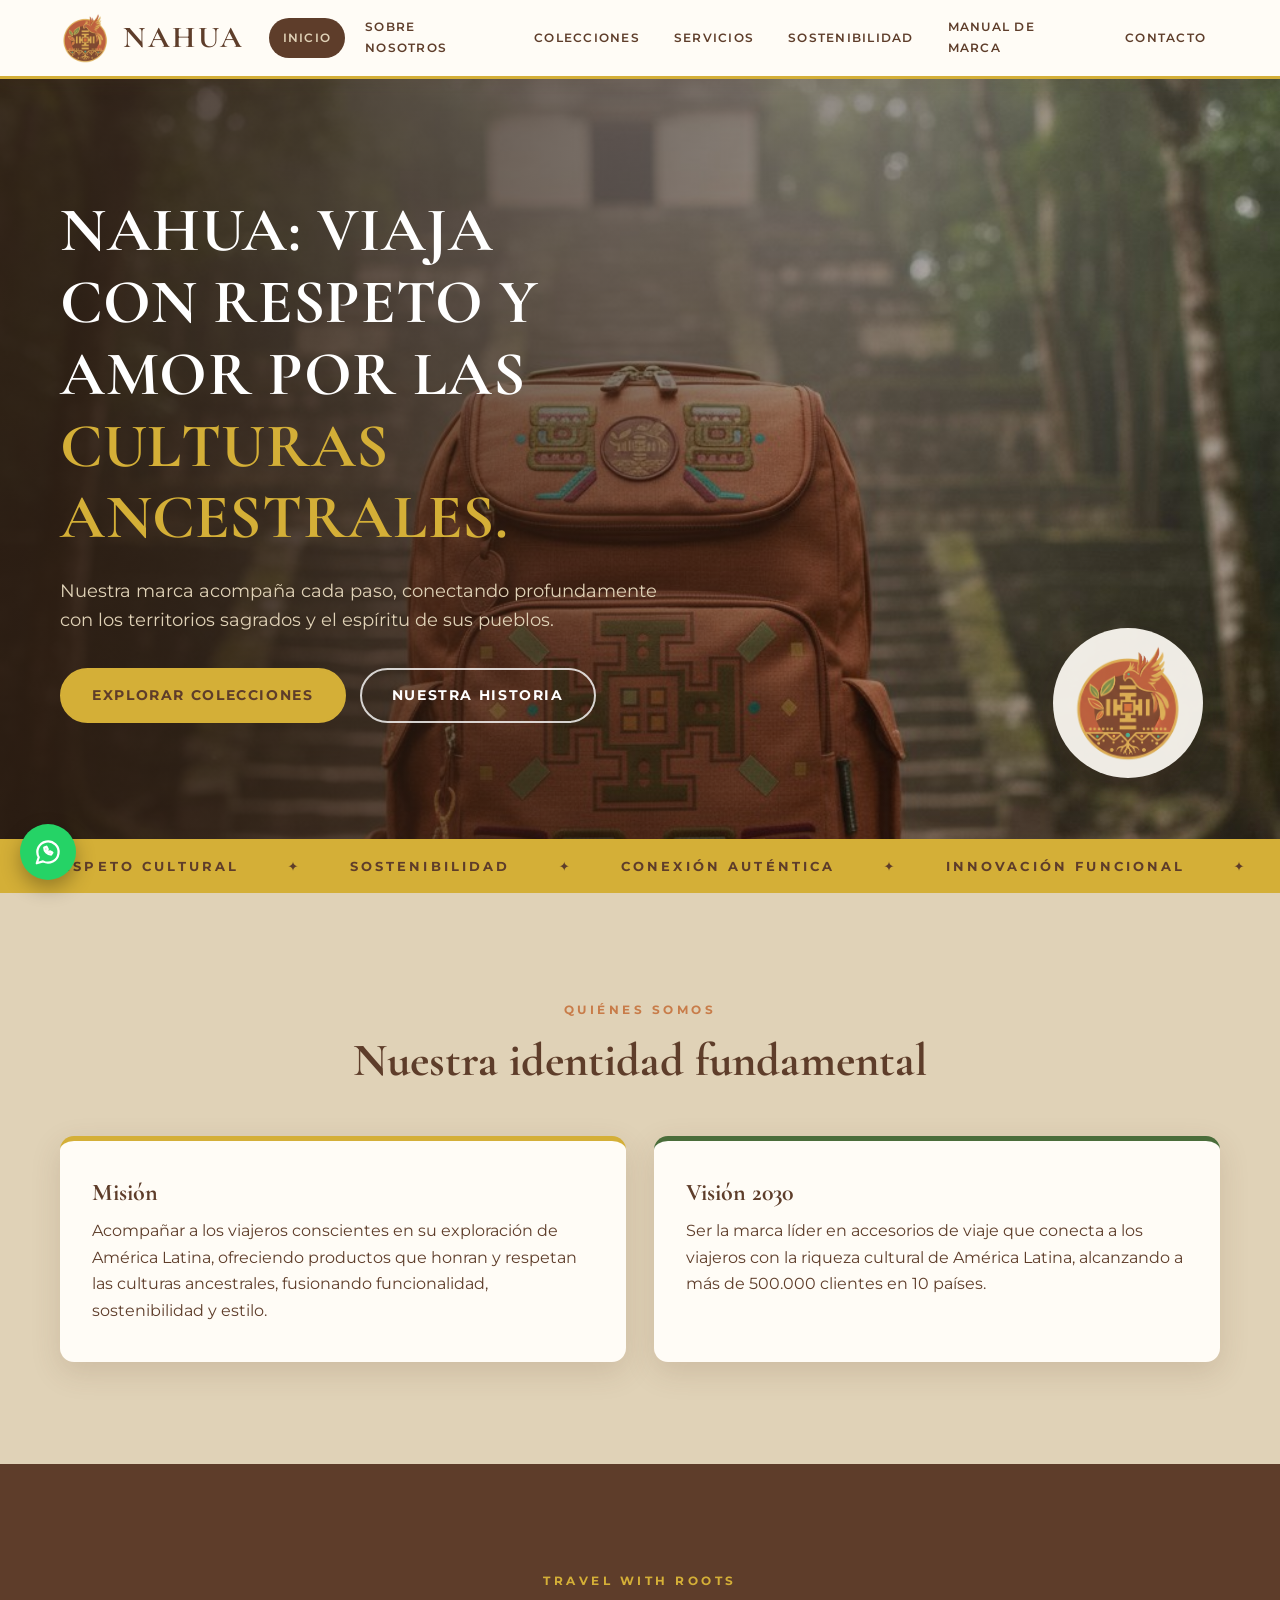
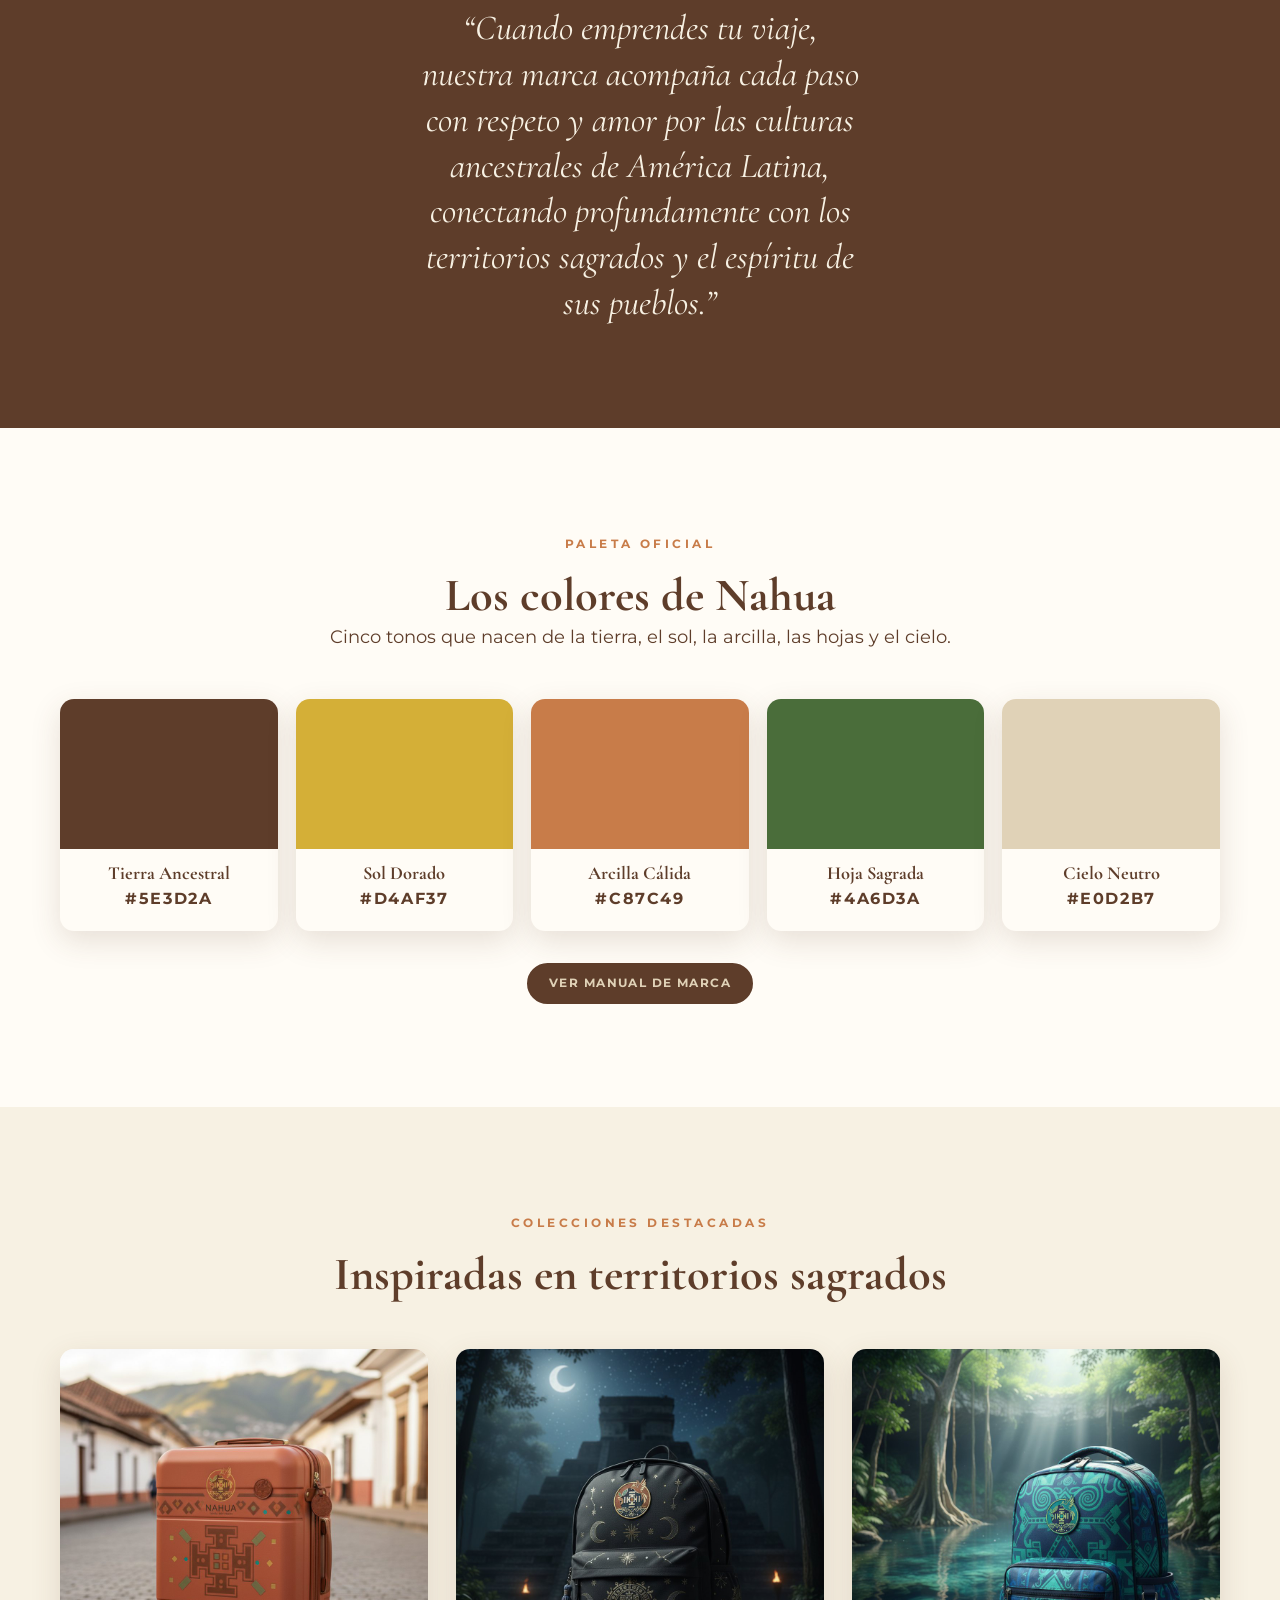
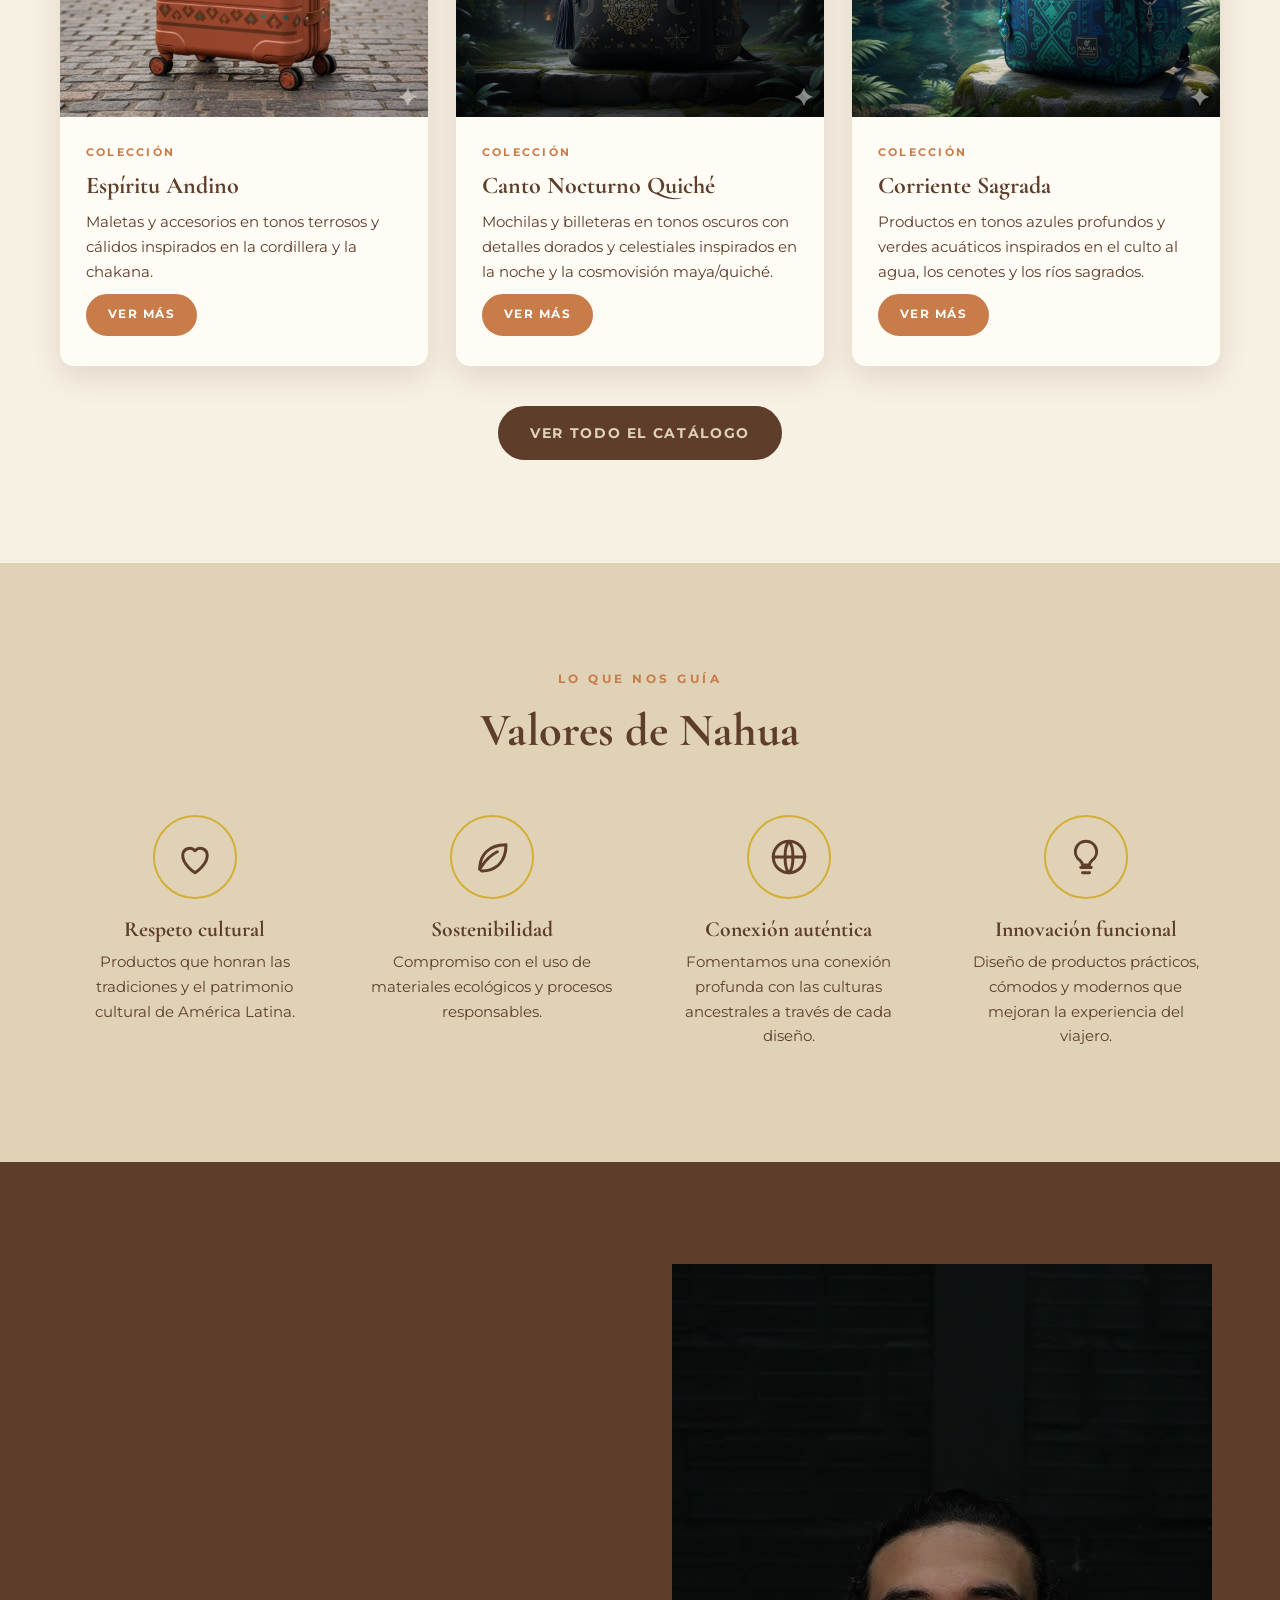
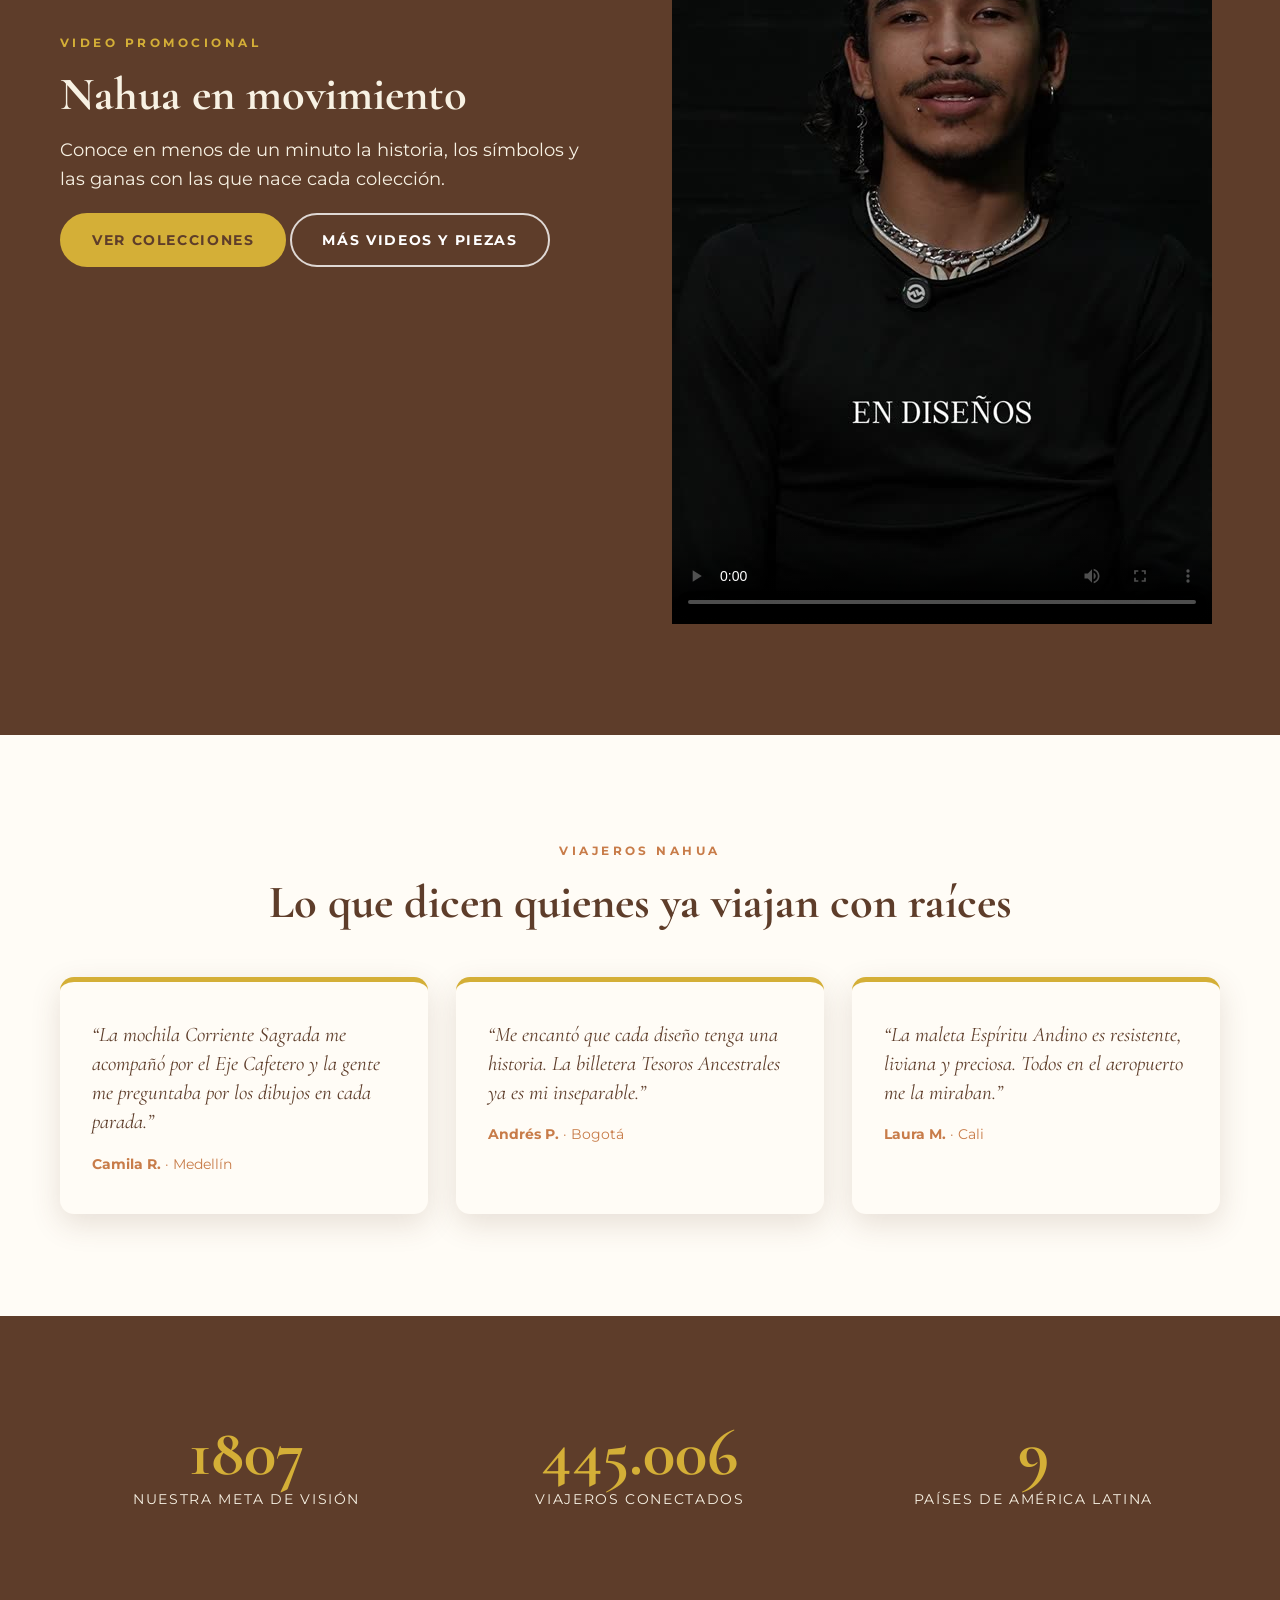
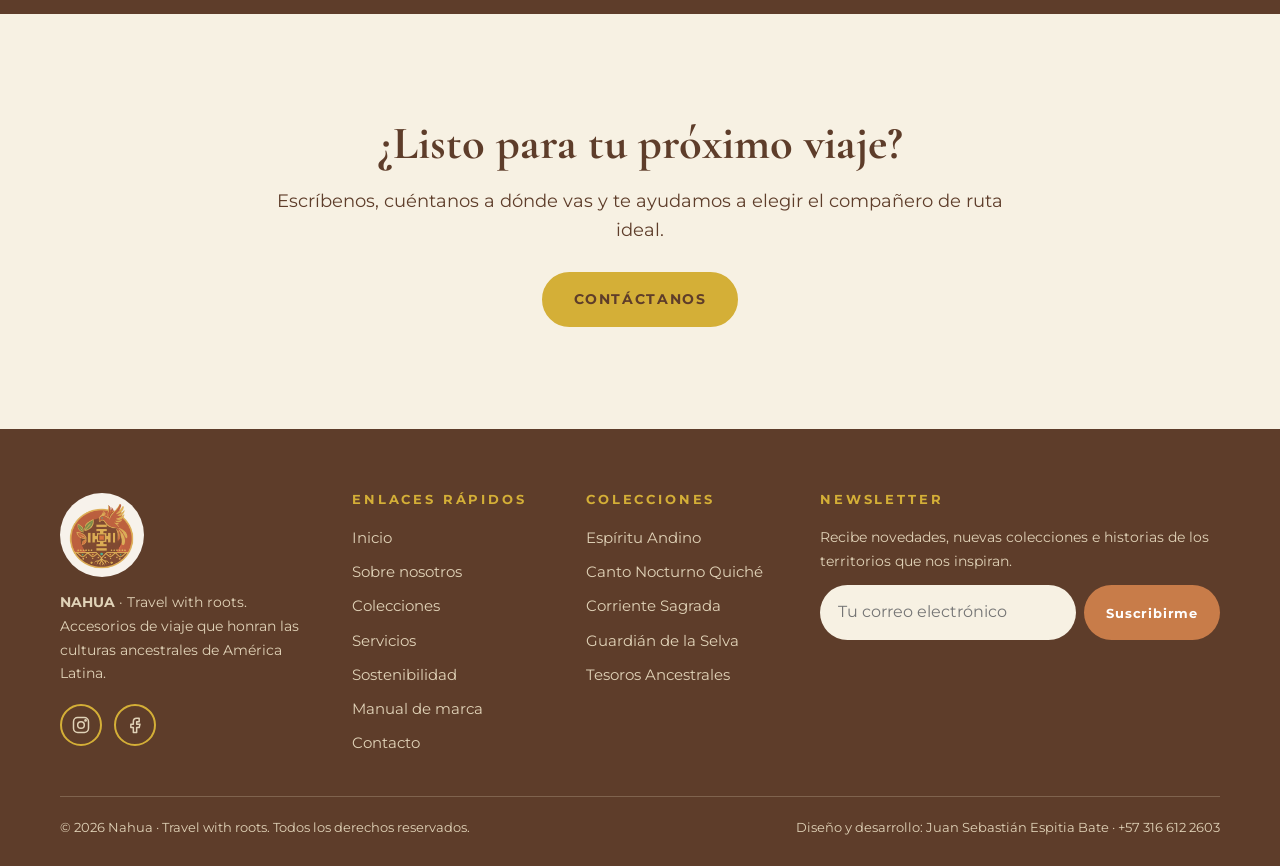
==== commit 01b90b91: "Agregar video publicitario" ====
--- a/index.html
+++ b/index.html
@@ -28,9 +28,10 @@
     <nav class="main-nav" aria-label="Navegación principal">
       <ul>
         <li><a href="index.html" aria-current="page">Inicio</a></li>
+        <li><a href="historia.html">Sobre nosotros</a></li>
         <li><a href="colecciones.html">Colecciones</a></li>
+        <li><a href="servicios.html">Servicios</a></li>
         <li><a href="sostenibilidad.html">Sostenibilidad</a></li>
-        <li><a href="historia.html">Nuestra historia</a></li>
         <li><a href="marca.html">Manual de marca</a></li>
         <li><a href="contacto.html">Contacto</a></li>
       </ul>
@@ -136,6 +137,23 @@
   </div>
 </section>
 
+<section class="section section--tierra" id="video">
+  <div class="container split">
+    <div class="reveal">
+      <span class="eyebrow">Video promocional</span>
+      <h2>Nahua en movimiento</h2>
+      <p class="lead" style="margin-top:14px">Conoce en menos de un minuto la historia, los símbolos y las ganas con las que nace cada colección.</p>
+      <p style="margin-top:20px"><a class="btn" href="colecciones.html">Ver colecciones</a> <a class="btn btn--ghost" href="marca.html#sec-8">Más videos y piezas</a></p>
+    </div>
+    <div class="phone reveal">
+        <video controls preload="metadata" playsinline poster="imagenes/video-portada.jpg" aria-label="Video promocional de Nahua">
+          <source src="videos/nahua-corporativo.mp4" type="video/mp4">
+          Tu navegador no puede reproducir el video. <a href="videos/nahua-corporativo.mp4">Descárgalo aquí</a>.
+        </video>
+      </div>
+  </div>
+</section>
+
 <section class="section section--papel">
   <div class="container">
     <div class="section-head center reveal"><span class="eyebrow">Viajeros Nahua</span><h2>Lo que dicen quienes ya viajan con raíces</h2></div>
@@ -179,9 +197,10 @@
       <h4>Enlaces rápidos</h4>
       <ul>
         <li><a href="index.html">Inicio</a></li>
+        <li><a href="historia.html">Sobre nosotros</a></li>
         <li><a href="colecciones.html">Colecciones</a></li>
+        <li><a href="servicios.html">Servicios</a></li>
         <li><a href="sostenibilidad.html">Sostenibilidad</a></li>
-        <li><a href="historia.html">Nuestra historia</a></li>
         <li><a href="marca.html">Manual de marca</a></li>
         <li><a href="contacto.html">Contacto</a></li>
       </ul>
